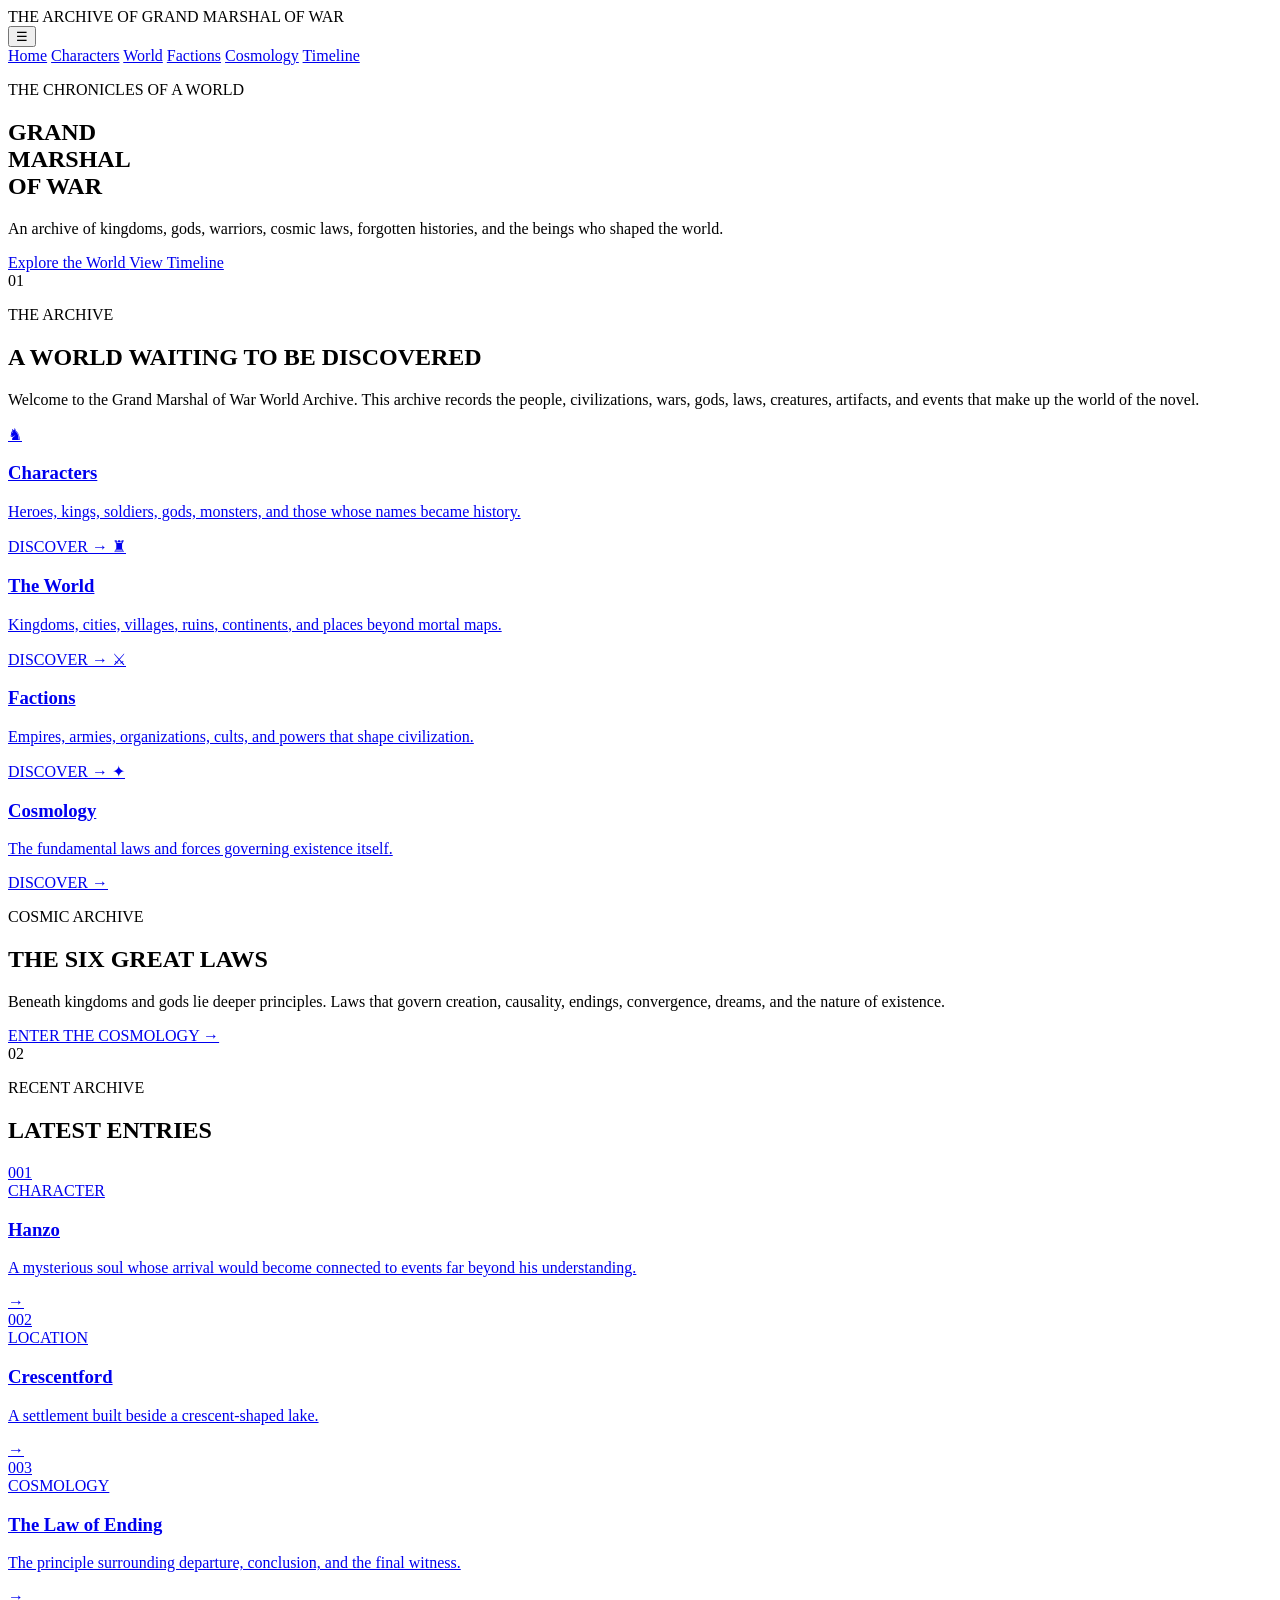
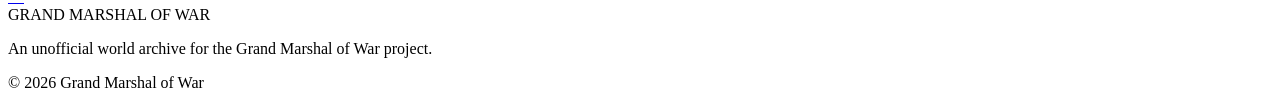
==== index.html @ bad3a06a "Create index.html for Grand Marshal of War archive This HTML file serves as the main structure for t" ====
<!DOCTYPE html>
<html lang="en">
<head>
    <meta charset="UTF-8">
    <meta name="viewport" content="width=device-width, initial-scale=1.0">

    <title>Grand Marshal of War | The World Archive</title>

    <meta
        name="description"
        content="The official lore archive of Grand Marshal of War."
    >

    <link rel="stylesheet" href="style.css">
</head>

<body>

<header class="navbar">

    <div class="logo">
        <span class="logo-small">THE ARCHIVE OF</span>
        GRAND MARSHAL
        <span class="logo-small">OF WAR</span>
    </div>

    <button class="menu-button" onclick="toggleMenu()">
        ☰
    </button>

    <nav id="navMenu">

        <a href="index.html">Home</a>
        <a href="characters.html">Characters</a>
        <a href="locations.html">World</a>
        <a href="factions.html">Factions</a>
        <a href="laws.html">Cosmology</a>
        <a href="timeline.html">Timeline</a>

    </nav>

</header>


<main>

<section class="hero">

    <div class="hero-overlay"></div>

    <div class="hero-content">

        <p class="eyebrow">
            THE CHRONICLES OF A WORLD
        </p>

        <h1>
            GRAND<br>
            MARSHAL<br>
            <span>OF WAR</span>
        </h1>

        <p class="hero-description">
            An archive of kingdoms, gods, warriors, cosmic laws,
            forgotten histories, and the beings who shaped the world.
        </p>

        <div class="hero-buttons">

            <a href="characters.html" class="gold-button">
                Explore the World
            </a>

            <a href="timeline.html" class="outline-button">
                View Timeline
            </a>

        </div>

    </div>

</section>


<section class="section">

    <div class="section-heading">

        <span>01</span>

        <div>
            <p class="section-label">
                THE ARCHIVE
            </p>

            <h2>
                A WORLD WAITING TO BE DISCOVERED
            </h2>
        </div>

    </div>


    <p class="intro-text">

        Welcome to the Grand Marshal of War World Archive.

        This archive records the people, civilizations,
        wars, gods, laws, creatures, artifacts, and events
        that make up the world of the novel.

    </p>


    <div class="category-grid">

        <a href="characters.html" class="category-card">

            <span class="card-icon">♞</span>

            <h3>Characters</h3>

            <p>
                Heroes, kings, soldiers, gods, monsters,
                and those whose names became history.
            </p>

            <span class="discover">
                DISCOVER →
            </span>

        </a>


        <a href="locations.html" class="category-card">

            <span class="card-icon">♜</span>

            <h3>The World</h3>

            <p>
                Kingdoms, cities, villages, ruins,
                continents, and places beyond mortal maps.
            </p>

            <span class="discover">
                DISCOVER →
            </span>

        </a>


        <a href="factions.html" class="category-card">

            <span class="card-icon">⚔</span>

            <h3>Factions</h3>

            <p>
                Empires, armies, organizations, cults,
                and powers that shape civilization.
            </p>

            <span class="discover">
                DISCOVER →
            </span>

        </a>


        <a href="laws.html" class="category-card">

            <span class="card-icon">✦</span>

            <h3>Cosmology</h3>

            <p>
                The fundamental laws and forces governing
                existence itself.
            </p>

            <span class="discover">
                DISCOVER →
            </span>

        </a>

    </div>

</section>


<section class="featured">

    <div class="featured-content">

        <p class="section-label">
            COSMIC ARCHIVE
        </p>

        <h2>
            THE SIX GREAT LAWS
        </h2>

        <p>

            Beneath kingdoms and gods lie deeper principles.

            Laws that govern creation, causality, endings,
            convergence, dreams, and the nature of existence.

        </p>

        <a href="laws.html" class="text-link">
            ENTER THE COSMOLOGY →
        </a>

    </div>

</section>


<section class="section">

    <div class="section-heading">

        <span>02</span>

        <div>

            <p class="section-label">
                RECENT ARCHIVE
            </p>

            <h2>
                LATEST ENTRIES
            </h2>

        </div>

    </div>


    <div class="entry-list">

        <a href="characters.html" class="entry">

            <div class="entry-number">
                001
            </div>

            <div>

                <span class="entry-type">
                    CHARACTER
                </span>

                <h3>
                    Hanzo
                </h3>

                <p>
                    A mysterious soul whose arrival
                    would become connected to events
                    far beyond his understanding.
                </p>

            </div>

            <span class="arrow">
                →
            </span>

        </a>


        <a href="locations.html" class="entry">

            <div class="entry-number">
                002
            </div>

            <div>

                <span class="entry-type">
                    LOCATION
                </span>

                <h3>
                    Crescentford
                </h3>

                <p>
                    A settlement built beside a crescent-shaped
                    lake.
                </p>

            </div>

            <span class="arrow">
                →
            </span>

        </a>


        <a href="laws.html" class="entry">

            <div class="entry-number">
                003
            </div>

            <div>

                <span class="entry-type">
                    COSMOLOGY
                </span>

                <h3>
                    The Law of Ending
                </h3>

                <p>
                    The principle surrounding departure,
                    conclusion, and the final witness.
                </p>

            </div>

            <span class="arrow">
                →
            </span>

        </a>

    </div>

</section>

</main>


<footer>

    <div class="footer-logo">
        GRAND MARSHAL OF WAR
    </div>

    <p>
        An unofficial world archive for the Grand Marshal of War project.
    </p>

    <p class="copyright">
        © 2026 Grand Marshal of War
    </p>

</footer>


<script src="script.js"></script>

</body>
</html>
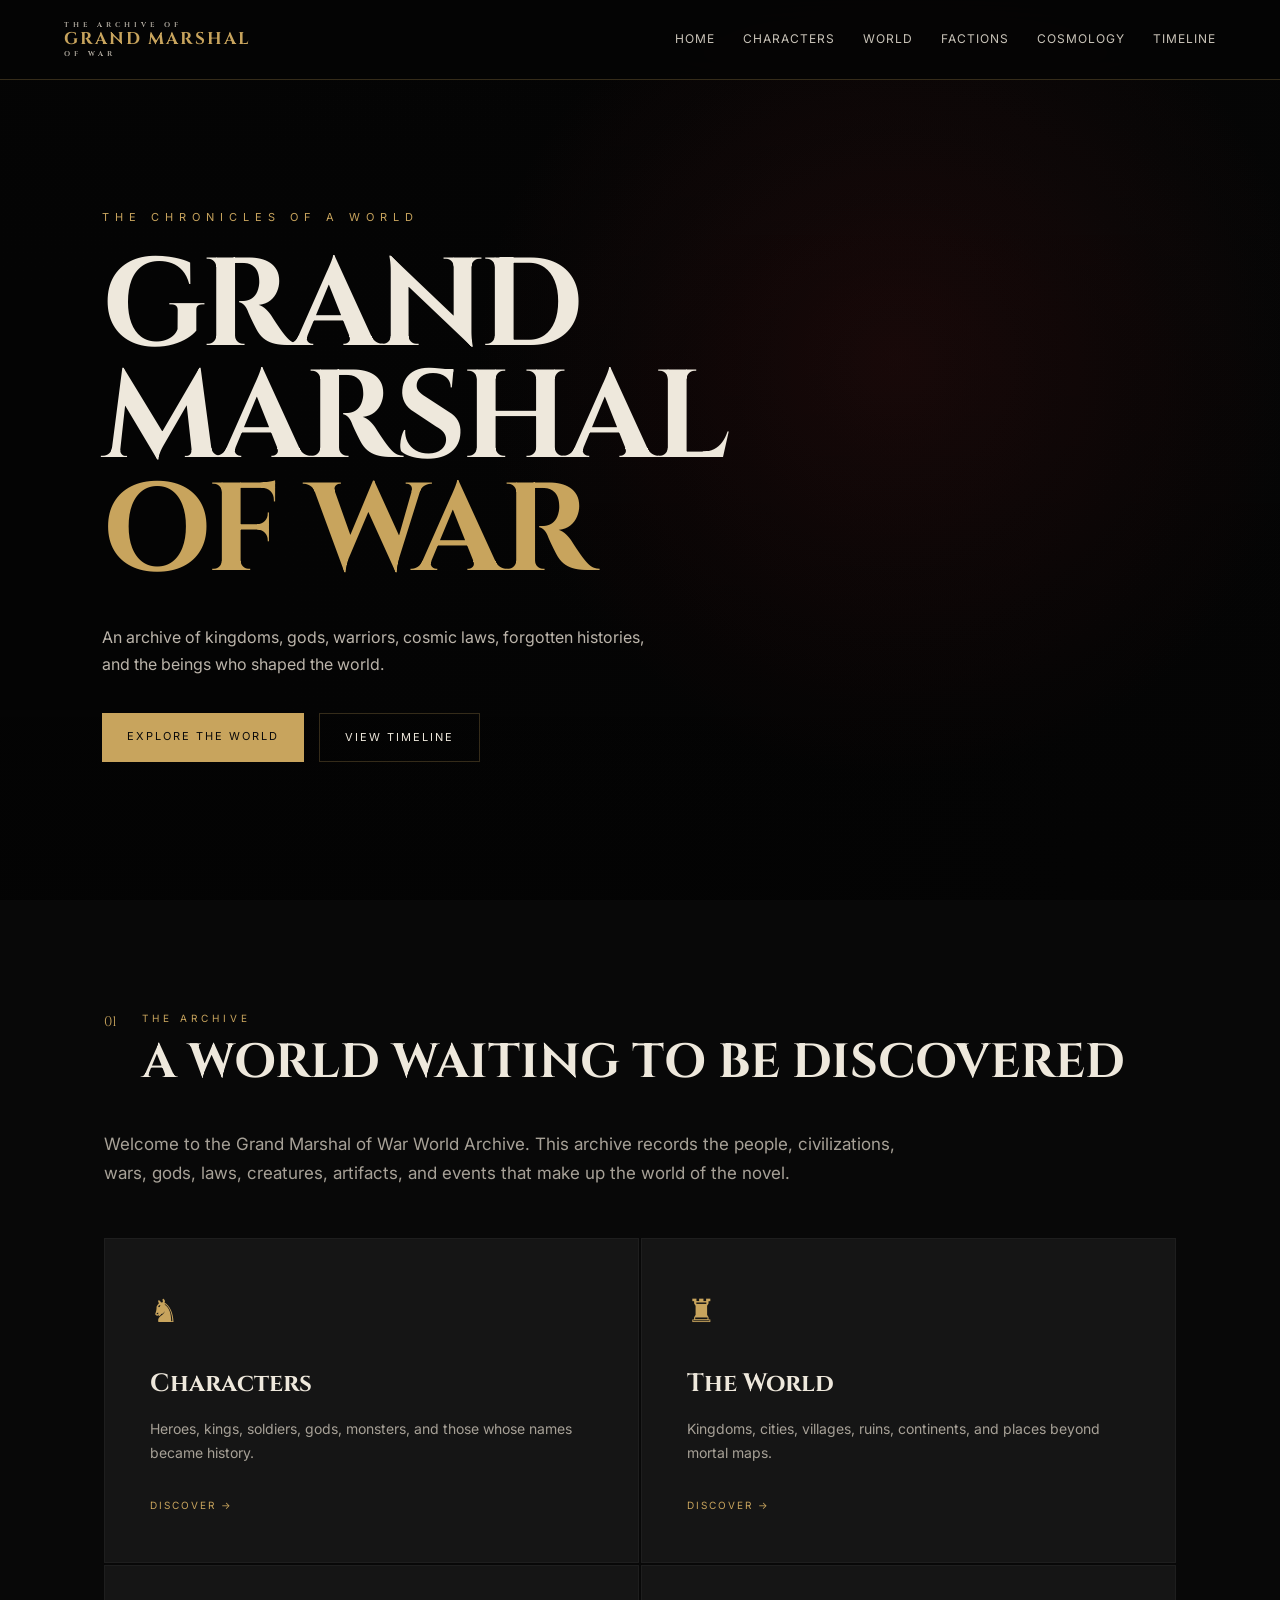
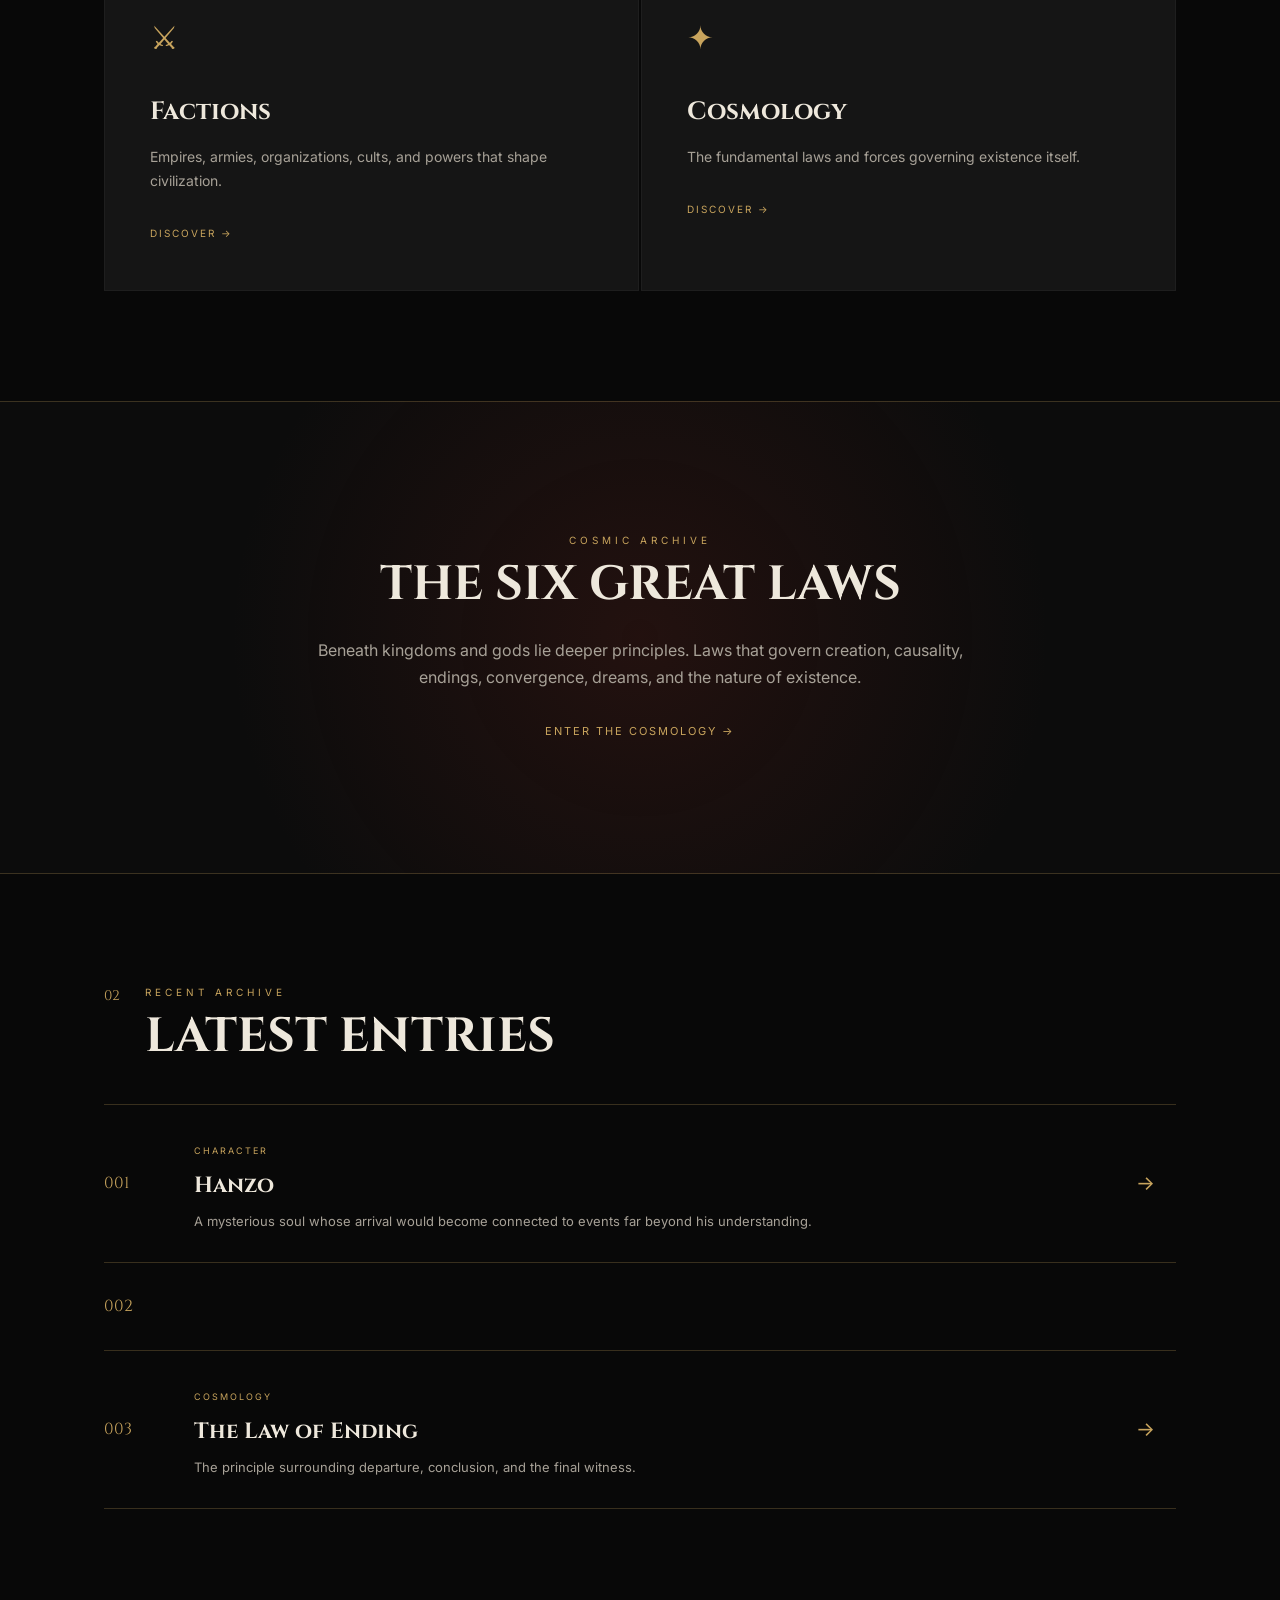
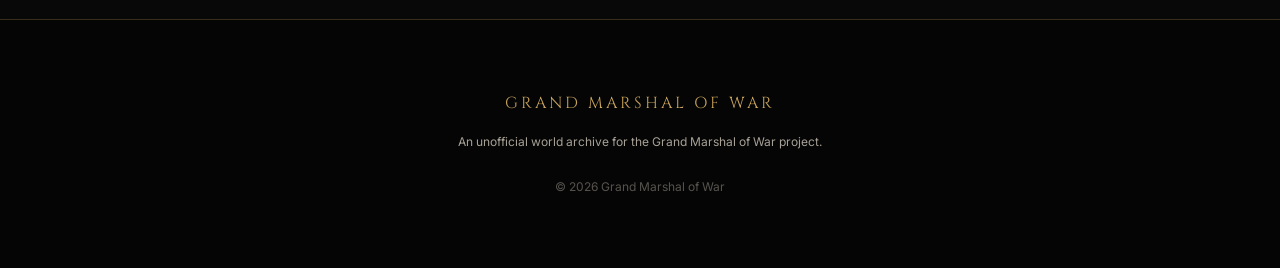
==== commit 5249988b: "Update index.html" ====
--- a/index.html
+++ b/index.html
@@ -280,29 +280,6 @@
                 002
             </div>
 
-            <div>
-
-                <span class="entry-type">
-                    LOCATION
-                </span>
-
-                <h3>
-                    Crescentford
-                </h3>
-
-                <p>
-                    A settlement built beside a crescent-shaped
-                    lake.
-                </p>
-
-            </div>
-
-            <span class="arrow">
-                →
-            </span>
-
-        </a>
-
 
         <a href="laws.html" class="entry">
 
--- a/style.css
+++ b/style.css
@@ -0,0 +1,811 @@
+@import url('https://fonts.googleapis.com/css2?family=Cinzel:wght@400;500;600;700;800&family=Inter:wght@300;400;500;600&display=swap');
+
+
+:root {
+
+    --black: #080808;
+    --dark: #101010;
+    --panel: #151515;
+    --panel-light: #1d1d1d;
+
+    --gold: #c8a45d;
+    --gold-light: #e2c47b;
+
+    --text: #eee8dc;
+    --muted: #a7a197;
+
+    --border: rgba(200,164,93,0.25);
+
+}
+
+
+* {
+
+    margin: 0;
+    padding: 0;
+    box-sizing: border-box;
+
+}
+
+
+html {
+
+    scroll-behavior: smooth;
+
+}
+
+
+body {
+
+    background: var(--black);
+
+    color: var(--text);
+
+    font-family: Inter, sans-serif;
+
+    line-height: 1.7;
+
+}
+
+
+a {
+
+    color: inherit;
+
+    text-decoration: none;
+
+}
+
+
+/* NAVIGATION */
+
+.navbar {
+
+    position: fixed;
+
+    top: 0;
+    left: 0;
+
+    width: 100%;
+
+    height: 80px;
+
+    z-index: 1000;
+
+    display: flex;
+
+    align-items: center;
+
+    justify-content: space-between;
+
+    padding: 0 5%;
+
+    background: rgba(5,5,5,0.88);
+
+    backdrop-filter: blur(15px);
+
+    border-bottom: 1px solid var(--border);
+
+}
+
+
+.logo {
+
+    font-family: Cinzel, serif;
+
+    color: var(--gold);
+
+    font-size: 17px;
+
+    font-weight: 700;
+
+    letter-spacing: 2px;
+
+    line-height: 1.2;
+
+}
+
+
+.logo-small {
+
+    display: block;
+
+    color: var(--muted);
+
+    font-size: 7px;
+
+    letter-spacing: 4px;
+
+}
+
+
+nav {
+
+    display: flex;
+
+    gap: 28px;
+
+}
+
+
+nav a {
+
+    color: #c9c3b8;
+
+    font-size: 12px;
+
+    text-transform: uppercase;
+
+    letter-spacing: 1px;
+
+    transition: 0.3s;
+
+}
+
+
+nav a:hover {
+
+    color: var(--gold);
+
+}
+
+
+.menu-button {
+
+    display: none;
+
+    background: none;
+
+    border: none;
+
+    color: var(--gold);
+
+    font-size: 28px;
+
+}
+
+
+/* HERO */
+
+.hero {
+
+    min-height: 100vh;
+
+    position: relative;
+
+    display: flex;
+
+    align-items: center;
+
+    overflow: hidden;
+
+    background:
+
+        radial-gradient(
+            circle at 70% 40%,
+            rgba(120,30,30,0.22),
+            transparent 40%
+        ),
+
+        linear-gradient(
+            90deg,
+            #050505 20%,
+            rgba(5,5,5,0.85),
+            rgba(5,5,5,0.55)
+        );
+
+}
+
+
+.hero::before {
+
+    content: "";
+
+    position: absolute;
+
+    inset: 0;
+
+    background:
+
+        linear-gradient(
+            rgba(0,0,0,0.35),
+            rgba(0,0,0,0.9)
+        ),
+
+        url("https://images.unsplash.com/photo-1518709268805-4e9042af9f23?auto=format&fit=crop&w=2000&q=80");
+
+    background-size: cover;
+
+    background-position: center;
+
+    opacity: 0.38;
+
+    z-index: 0;
+
+}
+
+
+.hero-content {
+
+    position: relative;
+
+    z-index: 2;
+
+    width: min(850px, 90%);
+
+    margin-left: 8%;
+
+    padding-top: 70px;
+
+}
+
+
+.eyebrow {
+
+    color: var(--gold);
+
+    letter-spacing: 6px;
+
+    font-size: 11px;
+
+    margin-bottom: 25px;
+
+}
+
+
+.hero h1 {
+
+    font-family: Cinzel, serif;
+
+    font-size: clamp(55px, 10vw, 125px);
+
+    line-height: 0.9;
+
+    letter-spacing: -3px;
+
+}
+
+
+.hero h1 span {
+
+    color: var(--gold);
+
+}
+
+
+.hero-description {
+
+    max-width: 550px;
+
+    margin-top: 35px;
+
+    color: #bbb4aa;
+
+    font-size: 16px;
+
+}
+
+
+.hero-buttons {
+
+    display: flex;
+
+    gap: 15px;
+
+    margin-top: 35px;
+
+}
+
+
+.gold-button,
+.outline-button {
+
+    display: inline-block;
+
+    padding: 14px 25px;
+
+    font-size: 11px;
+
+    letter-spacing: 2px;
+
+    text-transform: uppercase;
+
+    transition: 0.3s;
+
+}
+
+
+.gold-button {
+
+    background: var(--gold);
+
+    color: #0a0a0a;
+
+}
+
+
+.gold-button:hover {
+
+    background: var(--gold-light);
+
+    transform: translateY(-3px);
+
+}
+
+
+.outline-button {
+
+    border: 1px solid var(--border);
+
+    color: var(--text);
+
+}
+
+
+.outline-button:hover {
+
+    border-color: var(--gold);
+
+    color: var(--gold);
+
+}
+
+
+/* SECTIONS */
+
+.section {
+
+    max-width: 1200px;
+
+    margin: auto;
+
+    padding: 110px 5%;
+
+}
+
+
+.section-heading {
+
+    display: flex;
+
+    gap: 25px;
+
+    align-items: flex-start;
+
+    margin-bottom: 40px;
+
+}
+
+
+.section-heading > span {
+
+    color: var(--gold);
+
+    font-family: Cinzel, serif;
+
+    font-size: 14px;
+
+}
+
+
+.section-label {
+
+    color: var(--gold);
+
+    letter-spacing: 4px;
+
+    font-size: 10px;
+
+    margin-bottom: 10px;
+
+}
+
+
+h2 {
+
+    font-family: Cinzel, serif;
+
+    font-size: clamp(28px, 5vw, 48px);
+
+    line-height: 1.1;
+
+}
+
+
+.intro-text {
+
+    max-width: 800px;
+
+    color: var(--muted);
+
+    font-size: 17px;
+
+    margin-bottom: 50px;
+
+}
+
+
+/* CARDS */
+
+.category-grid {
+
+    display: grid;
+
+    grid-template-columns: repeat(2, 1fr);
+
+    gap: 2px;
+
+}
+
+
+.category-card {
+
+    background: var(--panel);
+
+    padding: 45px;
+
+    border: 1px solid rgba(255,255,255,0.04);
+
+    transition: 0.35s;
+
+}
+
+
+.category-card:hover {
+
+    background: var(--panel-light);
+
+    border-color: var(--border);
+
+    transform: translateY(-5px);
+
+}
+
+
+.card-icon {
+
+    display: block;
+
+    color: var(--gold);
+
+    font-size: 32px;
+
+    margin-bottom: 25px;
+
+}
+
+
+.category-card h3 {
+
+    font-family: Cinzel, serif;
+
+    font-size: 25px;
+
+    margin-bottom: 12px;
+
+}
+
+
+.category-card p {
+
+    color: var(--muted);
+
+    font-size: 14px;
+
+    margin-bottom: 25px;
+
+}
+
+
+.discover {
+
+    color: var(--gold);
+
+    font-size: 10px;
+
+    letter-spacing: 2px;
+
+}
+
+
+/* FEATURED */
+
+.featured {
+
+    padding: 130px 5%;
+
+    border-top: 1px solid var(--border);
+
+    border-bottom: 1px solid var(--border);
+
+    background:
+
+        radial-gradient(
+            circle at center,
+            rgba(115,35,25,0.22),
+            transparent 60%
+        ),
+
+        #0c0c0c;
+
+}
+
+
+.featured-content {
+
+    max-width: 850px;
+
+    margin: auto;
+
+    text-align: center;
+
+}
+
+
+.featured-content p:not(.section-label) {
+
+    color: var(--muted);
+
+    max-width: 650px;
+
+    margin: 25px auto;
+
+}
+
+
+.text-link {
+
+    color: var(--gold);
+
+    font-size: 11px;
+
+    letter-spacing: 2px;
+
+}
+
+
+/* ENTRIES */
+
+.entry-list {
+
+    border-top: 1px solid var(--border);
+
+}
+
+
+.entry {
+
+    display: grid;
+
+    grid-template-columns: 70px 1fr 40px;
+
+    gap: 20px;
+
+    align-items: center;
+
+    padding: 30px 0;
+
+    border-bottom: 1px solid var(--border);
+
+    transition: 0.3s;
+
+}
+
+
+.entry:hover {
+
+    padding-left: 15px;
+
+}
+
+
+.entry-number {
+
+    color: var(--gold);
+
+    font-family: Cinzel, serif;
+
+}
+
+
+.entry-type {
+
+    color: var(--gold);
+
+    font-size: 9px;
+
+    letter-spacing: 2px;
+
+}
+
+
+.entry h3 {
+
+    font-family: Cinzel, serif;
+
+    font-size: 22px;
+
+    margin: 5px 0;
+
+}
+
+
+.entry p {
+
+    color: var(--muted);
+
+    font-size: 13px;
+
+}
+
+
+.arrow {
+
+    color: var(--gold);
+
+    font-size: 20px;
+
+}
+
+
+/* FOOTER */
+
+footer {
+
+    padding: 70px 5%;
+
+    text-align: center;
+
+    border-top: 1px solid var(--border);
+
+    background: #050505;
+
+}
+
+
+.footer-logo {
+
+    color: var(--gold);
+
+    font-family: Cinzel, serif;
+
+    letter-spacing: 3px;
+
+    margin-bottom: 15px;
+
+}
+
+
+footer p {
+
+    color: var(--muted);
+
+    font-size: 12px;
+
+}
+
+
+.copyright {
+
+    margin-top: 25px;
+
+    opacity: 0.5;
+
+}
+
+
+/* MOBILE */
+
+@media(max-width: 800px) {
+
+    .navbar {
+
+        height: 70px;
+
+    }
+
+
+    .menu-button {
+
+        display: block;
+
+    }
+
+
+    nav {
+
+        position: absolute;
+
+        top: 70px;
+
+        left: 0;
+
+        width: 100%;
+
+        display: none;
+
+        flex-direction: column;
+
+        gap: 0;
+
+        background: #090909;
+
+        border-bottom: 1px solid var(--border);
+
+    }
+
+
+    nav.active {
+
+        display: flex;
+
+    }
+
+
+    nav a {
+
+        padding: 18px 25px;
+
+        border-bottom: 1px solid rgba(255,255,255,0.05);
+
+    }
+
+
+    .hero-content {
+
+        margin-left: 6%;
+
+    }
+
+
+    .hero h1 {
+
+        font-size: 56px;
+
+    }
+
+
+    .hero-description {
+
+        font-size: 14px;
+
+    }
+
+
+    .hero-buttons {
+
+        flex-direction: column;
+
+        width: 220px;
+
+    }
+
+
+    .category-grid {
+
+        grid-template-columns: 1fr;
+
+    }
+
+
+    .category-card {
+
+        padding: 30px;
+
+    }
+
+
+    .section {
+
+        padding: 80px 6%;
+
+    }
+
+
+    .entry {
+
+        grid-template-columns: 40px 1fr 20px;
+
+    }
+
+      }
